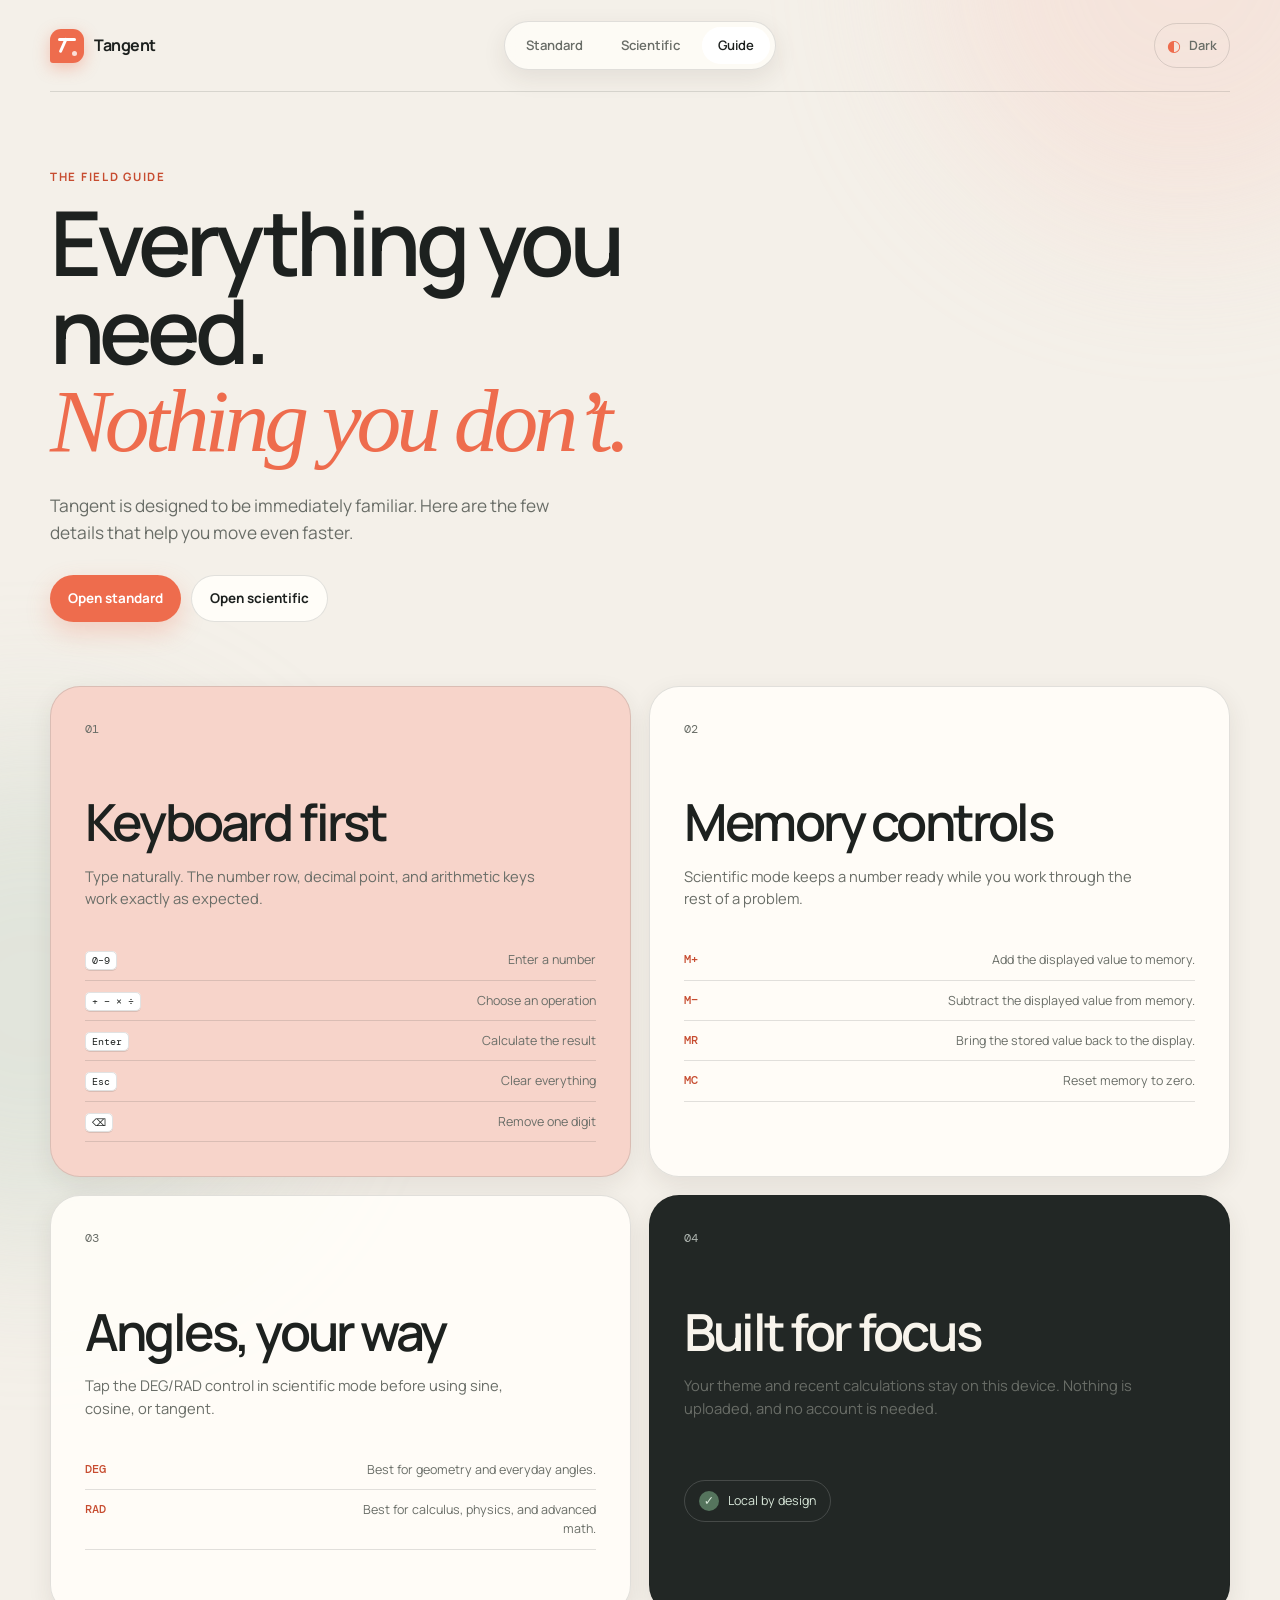
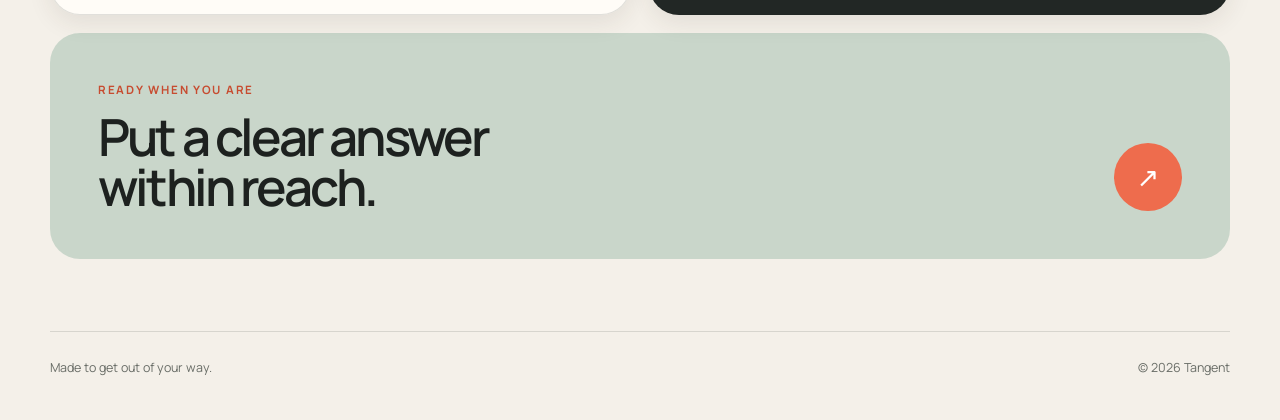
==== guide.html @ 5bc7c19b "Add files via upload" ====
<!doctype html>
<html lang="en">
  <head>
    <meta charset="UTF-8">
    <meta name="viewport" content="width=device-width, initial-scale=1.0">
    <meta name="description" content="A concise guide to Tangent calculator features and keyboard controls.">
    <meta name="theme-color" content="#ee6c4d">
    <title>Tangent — Calculator Guide</title>
    <link rel="preconnect" href="https://fonts.googleapis.com">
    <link rel="preconnect" href="https://fonts.gstatic.com" crossorigin>
    <link href="https://fonts.googleapis.com/css2?family=DM+Mono:wght@400;500&family=Manrope:wght@400;500;600;700&display=swap" rel="stylesheet">
    <link rel="stylesheet" href="reset.css">
    <link rel="stylesheet" href="tokens.css">
    <link rel="stylesheet" href="layout.css">
    <link rel="stylesheet" href="calculator.css">
    <link rel="stylesheet" href="responsive.css">
  </head>
  <body>
    <a class="skip-link" href="#main">Skip to guide</a>
    <div class="ambient ambient--one" aria-hidden="true"></div>
    <div class="ambient ambient--two" aria-hidden="true"></div>

    <header class="site-header">
      <a class="brand" href="index.html" aria-label="Tangent home">
        <span class="brand-mark" aria-hidden="true"><span></span></span>
        <span>Tangent</span>
      </a>
      <nav class="site-nav" aria-label="Primary navigation">
        <a href="index.html">Standard</a>
        <a href="scientific.html">Scientific</a>
        <a class="is-active" href="guide.html" aria-current="page">Guide</a>
      </nav>
      <button class="theme-toggle" type="button" data-theme-toggle aria-label="Switch to dark theme">
        <span class="theme-toggle__icon" aria-hidden="true">◐</span>
        <span data-theme-label>Dark</span>
      </button>
    </header>

    <main id="main" class="page-shell guide-page">
      <section class="guide-hero">
        <p class="eyebrow">The field guide</p>
        <h1>Everything you need.<br><em>Nothing you don’t.</em></h1>
        <p>Tangent is designed to be immediately familiar. Here are the few details that help you move even faster.</p>
        <div class="guide-actions">
          <a class="button button--primary" href="index.html">Open standard</a>
          <a class="button button--secondary" href="scientific.html">Open scientific</a>
        </div>
      </section>

      <section class="guide-grid" aria-label="Calculator guide topics">
        <article class="guide-card guide-card--accent">
          <span class="guide-card__number">01</span>
          <h2>Keyboard first</h2>
          <p>Type naturally. The number row, decimal point, and arithmetic keys work exactly as expected.</p>
          <dl class="shortcut-list">
            <div><dt><kbd>0–9</kbd></dt><dd>Enter a number</dd></div>
            <div><dt><kbd>+ − × ÷</kbd></dt><dd>Choose an operation</dd></div>
            <div><dt><kbd>Enter</kbd></dt><dd>Calculate the result</dd></div>
            <div><dt><kbd>Esc</kbd></dt><dd>Clear everything</dd></div>
            <div><dt><kbd>⌫</kbd></dt><dd>Remove one digit</dd></div>
          </dl>
        </article>

        <article class="guide-card">
          <span class="guide-card__number">02</span>
          <h2>Memory controls</h2>
          <p>Scientific mode keeps a number ready while you work through the rest of a problem.</p>
          <ul class="feature-list">
            <li><strong>M+</strong><span>Add the displayed value to memory.</span></li>
            <li><strong>M−</strong><span>Subtract the displayed value from memory.</span></li>
            <li><strong>MR</strong><span>Bring the stored value back to the display.</span></li>
            <li><strong>MC</strong><span>Reset memory to zero.</span></li>
          </ul>
        </article>

        <article class="guide-card">
          <span class="guide-card__number">03</span>
          <h2>Angles, your way</h2>
          <p>Tap the DEG/RAD control in scientific mode before using sine, cosine, or tangent.</p>
          <div class="comparison">
            <div><strong>DEG</strong><span>Best for geometry and everyday angles.</span></div>
            <div><strong>RAD</strong><span>Best for calculus, physics, and advanced math.</span></div>
          </div>
        </article>

        <article class="guide-card guide-card--dark">
          <span class="guide-card__number">04</span>
          <h2>Built for focus</h2>
          <p>Your theme and recent calculations stay on this device. Nothing is uploaded, and no account is needed.</p>
          <div class="privacy-stamp"><span aria-hidden="true">✓</span> Local by design</div>
        </article>
      </section>

      <section class="guide-footer-card">
        <div>
          <p class="eyebrow">Ready when you are</p>
          <h2>Put a clear answer<br>within reach.</h2>
        </div>
        <a class="round-link" href="index.html" aria-label="Open standard calculator">↗</a>
      </section>
    </main>

    <footer class="site-footer">
      <p>Made to get out of your way.</p>
      <p>© <span data-year></span> Tangent</p>
    </footer>

    <script src="app.js" defer></script>
  </body>
</html>
---- tokens.css ----
:root {
  color-scheme: light;
  --font-sans: "Manrope", system-ui, -apple-system, BlinkMacSystemFont, "Segoe UI", sans-serif;
  --font-mono: "DM Mono", "SFMono-Regular", Consolas, monospace;
  --bg: #f4f0e9;
  --surface: #fffdf8;
  --surface-raised: #ffffff;
  --surface-soft: #e9e4da;
  --ink: #1d211f;
  --ink-soft: #696d67;
  --line: rgba(29, 33, 31, 0.13);
  --accent: #ee6c4d;
  --accent-dark: #c74c30;
  --accent-soft: #f7d4ca;
  --sage: #c9d6ca;
  --key: #f7f4ed;
  --key-hover: #ffffff;
  --key-function: #e8ece7;
  --display: #dce8d4;
  --display-ink: #1a2a1e;
  --shadow: 0 24px 70px rgba(53, 46, 36, 0.12), 0 3px 12px rgba(53, 46, 36, 0.06);
  --shadow-small: 0 8px 24px rgba(53, 46, 36, 0.09);
  --radius-lg: 30px;
  --radius-md: 20px;
  --radius-sm: 13px;
  --max-width: 1180px;
}

:root[data-theme="dark"] {
  color-scheme: dark;
  --bg: #111312;
  --surface: #1a1d1b;
  --surface-raised: #222623;
  --surface-soft: #292d2a;
  --ink: #f3f0e9;
  --ink-soft: #a6aaa4;
  --line: rgba(243, 240, 233, 0.12);
  --accent: #ff7959;
  --accent-dark: #ff9a82;
  --accent-soft: #5a2b21;
  --sage: #37453a;
  --key: #2a2e2b;
  --key-hover: #343936;
  --key-function: #303a33;
  --display: #cadabd;
  --display-ink: #142017;
  --shadow: 0 24px 80px rgba(0, 0, 0, 0.34), 0 3px 12px rgba(0, 0, 0, 0.25);
  --shadow-small: 0 8px 24px rgba(0, 0, 0, 0.25);
}

::selection {
  color: #fff;
  background: var(--accent);
}
---- layout.css ----
body {
  position: relative;
  overflow-x: hidden;
  color: var(--ink);
  background: var(--bg);
  font-family: var(--font-sans);
  line-height: 1.55;
  transition: color 180ms ease, background 180ms ease;
}

.skip-link {
  position: fixed;
  top: 12px;
  left: 12px;
  z-index: 100;
  padding: 10px 14px;
  border-radius: 8px;
  color: white;
  background: var(--accent-dark);
  transform: translateY(-160%);
}

.skip-link:focus {
  transform: translateY(0);
}

.ambient {
  position: fixed;
  z-index: -1;
  width: 32rem;
  height: 32rem;
  border-radius: 50%;
  opacity: 0.42;
  filter: blur(80px);
  pointer-events: none;
}

.ambient--one {
  top: -18rem;
  right: -10rem;
  background: var(--accent-soft);
}

.ambient--two {
  bottom: -22rem;
  left: -14rem;
  background: var(--sage);
}

.site-header,
.site-footer,
.page-shell {
  width: min(calc(100% - 48px), var(--max-width));
  margin-inline: auto;
}

.site-header {
  display: grid;
  grid-template-columns: 1fr auto 1fr;
  align-items: center;
  min-height: 92px;
  border-bottom: 1px solid var(--line);
}

.brand {
  display: inline-flex;
  align-items: center;
  justify-self: start;
  gap: 10px;
  font-weight: 700;
  letter-spacing: -0.03em;
}

.brand-mark {
  position: relative;
  display: block;
  width: 34px;
  height: 34px;
  border-radius: 11px 11px 11px 3px;
  color: white;
  background: var(--accent);
  box-shadow: 0 5px 16px color-mix(in srgb, var(--accent) 35%, transparent);
}

.brand-mark::before,
.brand-mark::after,
.brand-mark > span {
  position: absolute;
  display: block;
  background: #fff;
  content: "";
}

.brand-mark::before {
  top: 9px;
  left: 8px;
  width: 18px;
  height: 3px;
  border-radius: 3px;
}

.brand-mark::after {
  top: 9px;
  left: 15px;
  width: 3px;
  height: 16px;
  border-radius: 3px;
  transform: rotate(24deg);
  transform-origin: top center;
}

.brand-mark > span {
  right: 7px;
  bottom: 7px;
  width: 5px;
  height: 5px;
  border-radius: 50%;
  opacity: 0.78;
}

.site-nav {
  display: flex;
  align-items: center;
  gap: 6px;
  padding: 5px;
  border: 1px solid var(--line);
  border-radius: 999px;
  background: color-mix(in srgb, var(--surface) 82%, transparent);
  box-shadow: var(--shadow-small);
  backdrop-filter: blur(12px);
}

.site-nav a {
  padding: 8px 16px;
  border-radius: 999px;
  color: var(--ink-soft);
  font-size: 0.82rem;
  font-weight: 600;
  transition: color 160ms ease, background 160ms ease;
}

.site-nav a:hover,
.site-nav a.is-active {
  color: var(--ink);
  background: var(--surface-raised);
}

.theme-toggle {
  display: inline-flex;
  align-items: center;
  justify-self: end;
  gap: 8px;
  padding: 9px 12px;
  border: 1px solid var(--line);
  border-radius: 999px;
  color: var(--ink-soft);
  background: transparent;
  font-size: 0.8rem;
  font-weight: 600;
  cursor: pointer;
}

.theme-toggle:hover {
  color: var(--ink);
  background: var(--surface);
}

.theme-toggle__icon {
  color: var(--accent);
  font-size: 1rem;
}

.page-shell {
  padding-block: 64px 72px;
}

.page-intro {
  display: grid;
  grid-template-columns: 1.4fr 0.6fr;
  align-items: end;
  gap: 48px;
  margin-bottom: 48px;
}

.page-intro--compact {
  margin-bottom: 40px;
}

.eyebrow {
  margin-bottom: 12px;
  color: var(--accent-dark);
  font-size: 0.72rem;
  font-weight: 700;
  letter-spacing: 0.15em;
  text-transform: uppercase;
}

h1,
h2 {
  letter-spacing: -0.055em;
  line-height: 0.98;
}

h1 {
  max-width: 760px;
  font-size: clamp(3.2rem, 7vw, 6rem);
  font-weight: 600;
}

h1 em {
  color: var(--accent);
  font-family: Georgia, "Times New Roman", serif;
  font-weight: 400;
}

.intro-copy {
  max-width: 360px;
  padding-bottom: 8px;
  color: var(--ink-soft);
  font-size: 1rem;
}

.calculator-layout,
.scientific-layout {
  display: grid;
  grid-template-columns: minmax(0, 1fr) 310px;
  align-items: stretch;
  gap: 22px;
}

.site-footer {
  display: flex;
  justify-content: space-between;
  padding-block: 26px 42px;
  border-top: 1px solid var(--line);
  color: var(--ink-soft);
  font-size: 0.78rem;
}

.guide-page {
  padding-top: 76px;
}

.guide-hero {
  max-width: 880px;
  margin-bottom: 64px;
}

.guide-hero > p:not(.eyebrow) {
  max-width: 540px;
  margin-top: 28px;
  color: var(--ink-soft);
  font-size: 1.08rem;
}

.guide-actions {
  display: flex;
  gap: 10px;
  margin-top: 28px;
}

.button {
  display: inline-flex;
  align-items: center;
  justify-content: center;
  padding: 12px 18px;
  border-radius: 999px;
  font-size: 0.84rem;
  font-weight: 700;
}

.button--primary {
  color: #fff;
  background: var(--accent);
  box-shadow: 0 10px 24px color-mix(in srgb, var(--accent) 25%, transparent);
}

.button--secondary {
  border: 1px solid var(--line);
  background: var(--surface);
}

.guide-grid {
  display: grid;
  grid-template-columns: repeat(2, minmax(0, 1fr));
  gap: 18px;
}

.guide-card {
  min-height: 420px;
  padding: 34px;
  border: 1px solid var(--line);
  border-radius: var(--radius-lg);
  background: color-mix(in srgb, var(--surface) 92%, transparent);
  box-shadow: var(--shadow-small);
}

.guide-card--accent {
  background: var(--accent-soft);
}

.guide-card--dark {
  color: #f8f4ec;
  background: #222725;
}

.guide-card__number {
  display: block;
  margin-bottom: 58px;
  color: var(--ink-soft);
  font-family: var(--font-mono);
  font-size: 0.72rem;
}

.guide-card--dark .guide-card__number,
.guide-card--dark p {
  color: #aeb5b0;
}

.guide-card h2,
.guide-footer-card h2 {
  font-size: clamp(2rem, 4vw, 3.6rem);
  font-weight: 600;
}

.guide-card > p {
  max-width: 450px;
  margin-top: 18px;
  color: var(--ink-soft);
  font-size: 0.92rem;
}

.shortcut-list,
.feature-list,
.comparison {
  margin-top: 30px;
}

.shortcut-list > div,
.feature-list li,
.comparison > div {
  display: flex;
  align-items: center;
  justify-content: space-between;
  gap: 20px;
  padding-block: 10px;
  border-bottom: 1px solid var(--line);
  font-size: 0.78rem;
}

.shortcut-list dd,
.feature-list span,
.comparison span {
  color: var(--ink-soft);
  text-align: right;
}

.feature-list strong,
.comparison strong {
  color: var(--accent-dark);
  font-family: var(--font-mono);
  font-weight: 500;
}

.comparison > div {
  align-items: flex-start;
}

.comparison span {
  max-width: 240px;
}

.privacy-stamp {
  display: inline-flex;
  align-items: center;
  gap: 9px;
  margin-top: 60px;
  padding: 10px 14px;
  border: 1px solid rgba(255, 255, 255, 0.16);
  border-radius: 999px;
  color: #d9e8da;
  font-size: 0.78rem;
}

.privacy-stamp span {
  display: grid;
  width: 20px;
  height: 20px;
  place-items: center;
  border-radius: 50%;
  background: #55745d;
}

.guide-footer-card {
  display: flex;
  align-items: flex-end;
  justify-content: space-between;
  gap: 30px;
  margin-top: 18px;
  padding: 48px;
  border-radius: var(--radius-lg);
  background: var(--sage);
}

.round-link {
  display: grid;
  flex: 0 0 auto;
  width: 68px;
  height: 68px;
  place-items: center;
  border-radius: 50%;
  color: #fff;
  background: var(--accent);
  font-size: 1.7rem;
  transition: transform 160ms ease;
}

.round-link:hover {
  transform: rotate(8deg) scale(1.04);
}

.secret-pending body {
  visibility: hidden;
}

.secret-badge {
  justify-self: center;
  padding: 7px 12px;
  border: 1px solid var(--line);
  border-radius: 999px;
  color: var(--ink-soft);
  font-family: var(--font-mono);
  font-size: 0.64rem;
  letter-spacing: 0.08em;
  text-transform: uppercase;
}

.secret-page {
  padding-top: 56px;
}

.secret-intro {
  display: flex;
  align-items: end;
  justify-content: space-between;
  gap: 40px;
  margin-bottom: 34px;
}

.secret-intro h1 {
  font-size: clamp(2.8rem, 6vw, 5.2rem);
}

.secret-intro > p {
  max-width: 360px;
  padding-bottom: 8px;
  color: var(--ink-soft);
  font-size: 0.9rem;
}

.browser-shell {
  overflow: hidden;
  border: 1px solid var(--line);
  border-radius: var(--radius-lg);
  background: var(--surface-raised);
  box-shadow: var(--shadow);
}

.browser-titlebar {
  display: grid;
  grid-template-columns: auto minmax(180px, 300px) 1fr;
  align-items: end;
  gap: 18px;
  min-height: 52px;
  padding: 12px 18px 0;
  background: var(--surface-soft);
}

.window-controls {
  display: flex;
  gap: 7px;
  align-self: center;
  padding-bottom: 10px;
}

.window-controls span {
  width: 10px;
  height: 10px;
  border-radius: 50%;
  background: #f06a54;
}

.window-controls span:nth-child(2) {
  background: #e8b849;
}

.window-controls span:nth-child(3) {
  background: #62b980;
}

.browser-tab {
  display: flex;
  align-items: center;
  gap: 9px;
  min-height: 40px;
  padding: 0 15px;
  border-radius: 11px 11px 0 0;
  background: var(--surface-raised);
  font-size: 0.75rem;
}

.browser-tab__g,
.google-wordmark span:nth-child(1),
.google-wordmark span:nth-child(4) {
  color: #4285f4;
}

.google-wordmark span:nth-child(2),
.google-wordmark span:nth-child(6) {
  color: #ea4335;
}

.google-wordmark span:nth-child(3) {
  color: #fbbc05;
}

.google-wordmark span:nth-child(5) {
  color: #34a853;
}

.browser-toolbar {
  display: grid;
  grid-template-columns: auto auto minmax(0, 1fr) auto;
  align-items: center;
  gap: 8px;
  padding: 11px 16px;
  border-bottom: 1px solid var(--line);
  background: var(--surface-raised);
}

.browser-icon-button,
.browser-open-button {
  display: grid;
  height: 36px;
  place-items: center;
  border-radius: 9px;
  color: var(--ink-soft);
  background: transparent;
  cursor: pointer;
}

.browser-icon-button {
  width: 36px;
  font-size: 1.05rem;
}

.browser-icon-button:hover,
.browser-open-button:hover {
  color: var(--ink);
  background: var(--surface-soft);
}

.browser-address {
  display: grid;
  grid-template-columns: auto minmax(0, 1fr) auto;
  align-items: center;
  gap: 10px;
  min-width: 0;
  padding: 5px 6px 5px 13px;
  border: 1px solid var(--line);
  border-radius: 999px;
  background: var(--bg);
}

.browser-address__lock {
  color: #4a9b66;
  font-size: 0.72rem;
}

.browser-address input {
  width: 100%;
  min-width: 0;
  border: 0;
  outline: 0;
  color: var(--ink);
  background: transparent;
  font-size: 0.76rem;
}

.browser-address button {
  padding: 6px 12px;
  border-radius: 999px;
  color: #fff;
  background: var(--accent);
  font-size: 0.7rem;
  font-weight: 700;
  cursor: pointer;
}

.browser-open-button {
  padding-inline: 10px;
  font-size: 0.7rem;
  font-weight: 700;
}

.browser-viewport {
  position: relative;
  height: min(64vh, 650px);
  min-height: 460px;
  background: #fff;
}

.browser-viewport iframe {
  display: block;
  width: 100%;
  height: 100%;
  border: 0;
  background: #fff;
}

.browser-loading {
  position: absolute;
  top: 0;
  left: 0;
  width: 0;
  height: 3px;
  background: var(--accent);
  opacity: 0;
  transition: width 800ms ease, opacity 180ms ease;
}

.browser-loading.is-visible {
  width: 76%;
  opacity: 1;
}

.browser-note {
  display: flex;
  align-items: center;
  justify-content: space-between;
  gap: 20px;
  padding: 10px 16px;
  border-top: 1px solid var(--line);
  color: var(--ink-soft);
  background: var(--surface);
  font-size: 0.67rem;
}

.browser-note a {
  color: var(--accent-dark);
  font-weight: 700;
}

.secret-exit {
  display: inline-flex;
  align-items: center;
  gap: 7px;
  color: var(--ink-soft);
  font-size: 0.74rem;
}

.secret-exit:hover {
  color: var(--accent-dark);
}
---- calculator.css ----
.calc-surface {
  position: relative;
  padding: 28px;
  border: 1px solid color-mix(in srgb, var(--line) 80%, transparent);
  border-radius: var(--radius-lg);
  background: var(--surface);
  box-shadow: var(--shadow);
}

.calc-surface::after {
  position: absolute;
  inset: 8px;
  z-index: -1;
  border: 1px solid var(--line);
  border-radius: 24px;
  content: "";
}

.calc-topline {
  display: flex;
  align-items: center;
  justify-content: space-between;
  min-height: 24px;
  margin-bottom: 18px;
}

.model-label,
.utility-label {
  color: var(--ink-soft);
  font-family: var(--font-mono);
  font-size: 0.65rem;
  letter-spacing: 0.12em;
  text-transform: uppercase;
}

.calc-status {
  display: flex;
  align-items: center;
  gap: 10px;
}

.memory-indicator {
  display: grid;
  width: 22px;
  height: 22px;
  place-items: center;
  border: 1px solid var(--line);
  border-radius: 50%;
  color: transparent;
  font-family: var(--font-mono);
  font-size: 0.6rem;
  transition: color 160ms ease, border-color 160ms ease, background 160ms ease;
}

.memory-indicator.is-visible {
  border-color: var(--accent);
  color: #fff;
  background: var(--accent);
}

.angle-toggle {
  padding: 5px 9px;
  border: 1px solid var(--line);
  border-radius: 999px;
  color: var(--accent-dark);
  background: var(--surface-soft);
  font-family: var(--font-mono);
  font-size: 0.65rem;
  cursor: pointer;
}

.display {
  display: flex;
  min-height: 138px;
  flex-direction: column;
  justify-content: flex-end;
  margin-bottom: 22px;
  padding: 24px 26px;
  overflow: hidden;
  border: 1px solid rgba(26, 42, 30, 0.14);
  border-radius: var(--radius-md);
  color: var(--display-ink);
  background:
    linear-gradient(rgba(35, 64, 42, 0.035) 1px, transparent 1px),
    var(--display);
  background-size: 100% 4px;
  box-shadow: inset 0 2px 10px rgba(31, 51, 36, 0.11), 0 1px 0 rgba(255, 255, 255, 0.7);
}

.display--scientific {
  min-height: 150px;
}

.display__expression {
  min-height: 22px;
  margin-bottom: 10px;
  overflow: hidden;
  font-family: var(--font-mono);
  font-size: 0.78rem;
  opacity: 0.6;
  text-align: right;
  text-overflow: ellipsis;
  white-space: nowrap;
}

.display__value {
  display: block;
  overflow: hidden;
  font-family: var(--font-mono);
  font-size: clamp(2.4rem, 6vw, 4.4rem);
  font-weight: 500;
  letter-spacing: -0.07em;
  line-height: 1;
  text-align: right;
  text-overflow: ellipsis;
  white-space: nowrap;
}

.keypad {
  display: grid;
  gap: 10px;
}

.keypad--standard {
  grid-template-columns: repeat(4, minmax(0, 1fr));
}

.keypad--scientific {
  grid-template-columns: repeat(6, minmax(0, 1fr));
  gap: 8px;
}

.key {
  min-width: 0;
  min-height: 68px;
  border: 1px solid var(--line);
  border-bottom-color: color-mix(in srgb, var(--line) 150%, transparent);
  border-radius: var(--radius-sm);
  color: var(--ink);
  background: var(--key);
  box-shadow: 0 3px 0 var(--surface-soft), 0 7px 16px rgba(36, 39, 36, 0.07);
  font-family: var(--font-mono);
  font-size: 1.05rem;
  cursor: pointer;
  transition: transform 90ms ease, background 140ms ease, box-shadow 90ms ease;
}

.key:hover {
  background: var(--key-hover);
}

.key:active,
.key.is-pressed {
  box-shadow: 0 1px 0 var(--surface-soft), 0 3px 8px rgba(36, 39, 36, 0.06);
  transform: translateY(2px);
}

.key:focus-visible,
.theme-toggle:focus-visible,
.site-nav a:focus-visible,
.text-button:focus-visible,
.button:focus-visible,
.round-link:focus-visible,
.angle-toggle:focus-visible,
.history-list button:focus-visible {
  outline: 3px solid color-mix(in srgb, var(--accent) 45%, transparent);
  outline-offset: 3px;
}

.key--utility {
  color: var(--accent-dark);
  background: var(--accent-soft);
}

.key--operator,
.key--equals {
  color: white;
  background: var(--accent);
  box-shadow: 0 3px 0 var(--accent-dark), 0 8px 18px color-mix(in srgb, var(--accent) 22%, transparent);
}

.key--operator:hover,
.key--equals:hover {
  background: color-mix(in srgb, var(--accent) 88%, white);
}

.key--function {
  color: color-mix(in srgb, var(--ink) 84%, var(--accent));
  background: var(--key-function);
  font-size: 0.82rem;
}

.key--memory {
  min-height: 42px;
  color: var(--ink-soft);
  background: transparent;
  font-size: 0.68rem;
  box-shadow: none;
}

.key--zero,
.key--zero-scientific {
  grid-column: span 2;
}

.key--equals-wide {
  grid-column: span 2;
}

.keyboard-note {
  margin-top: 20px;
  color: var(--ink-soft);
  font-size: 0.68rem;
  text-align: center;
}

kbd {
  padding: 2px 6px;
  border: 1px solid var(--line);
  border-radius: 5px;
  color: var(--ink);
  background: var(--surface-raised);
  font-family: var(--font-mono);
  font-size: 0.65rem;
  box-shadow: 0 1px 0 var(--line);
}

.utility-panel {
  display: grid;
  grid-template-rows: auto 1fr auto;
  gap: 14px;
}

.utility-panel--scientific {
  grid-template-rows: 1fr auto;
}

.utility-card,
.mode-card {
  border: 1px solid var(--line);
  border-radius: var(--radius-md);
  background: color-mix(in srgb, var(--surface) 90%, transparent);
  box-shadow: var(--shadow-small);
  backdrop-filter: blur(12px);
}

.utility-card {
  padding: 22px;
}

.utility-card--time strong {
  display: block;
  margin-block: 10px 2px;
  font-family: var(--font-mono);
  font-size: 2.15rem;
  font-weight: 500;
  letter-spacing: -0.06em;
}

.utility-card--time > span:last-child {
  color: var(--ink-soft);
  font-size: 0.76rem;
}

.utility-card__heading {
  display: flex;
  align-items: center;
  justify-content: space-between;
  padding-bottom: 14px;
  border-bottom: 1px solid var(--line);
}

.text-button {
  padding: 3px;
  color: var(--accent-dark);
  background: transparent;
  font-size: 0.68rem;
  cursor: pointer;
}

.history-list li {
  display: grid;
  gap: 2px;
  padding-block: 12px;
  border-bottom: 1px solid var(--line);
  font-family: var(--font-mono);
  font-size: 0.72rem;
}

.history-list li:last-child {
  border-bottom: 0;
}

.history-list li > span {
  overflow: hidden;
  color: var(--ink-soft);
  text-overflow: ellipsis;
  white-space: nowrap;
}

.history-list button {
  justify-self: start;
  padding: 0;
  color: var(--ink);
  background: transparent;
  font-family: var(--font-mono);
  cursor: pointer;
}

.history-list .history-empty {
  padding-block: 18px;
  color: var(--ink-soft);
  font-family: var(--font-sans);
  font-size: 0.75rem;
  line-height: 1.5;
}

.mode-card {
  display: flex;
  align-items: center;
  justify-content: space-between;
  gap: 18px;
  padding: 22px;
  background: var(--sage);
  transition: transform 160ms ease;
}

.mode-card:hover {
  transform: translateY(-2px);
}

.mode-card strong {
  display: block;
  margin-top: 5px;
  font-size: 0.84rem;
}

.mode-card__arrow {
  display: grid;
  flex: 0 0 auto;
  width: 38px;
  height: 38px;
  place-items: center;
  border-radius: 50%;
  color: #fff;
  background: var(--accent);
}

.reference-card dl {
  margin-top: 14px;
}

.reference-card dl > div {
  display: grid;
  grid-template-columns: 48px 1fr;
  gap: 10px;
  padding-block: 9px;
  border-bottom: 1px solid var(--line);
  font-size: 0.72rem;
}

.reference-card dl > div:last-child {
  border-bottom: 0;
}

.reference-card dt {
  color: var(--accent-dark);
  font-family: var(--font-mono);
}

.reference-card dd {
  color: var(--ink-soft);
}
---- responsive.css ----
@media (max-width: 980px) {
  .calculator-layout,
  .scientific-layout {
    grid-template-columns: minmax(0, 1fr);
  }

  .utility-panel {
    grid-template-columns: repeat(2, minmax(0, 1fr));
    grid-template-rows: auto;
  }

  .utility-panel .utility-card--history {
    grid-row: span 2;
  }

  .utility-panel--scientific {
    grid-template-columns: 1.5fr 1fr;
  }

  .utility-panel--scientific .utility-card--history {
    grid-row: auto;
  }
}

@media (max-width: 760px) {
  .site-header,
  .site-footer,
  .page-shell {
    width: min(calc(100% - 28px), var(--max-width));
  }

  .site-header {
    grid-template-columns: 1fr auto;
    min-height: 78px;
  }

  .site-nav {
    position: fixed;
    right: 14px;
    bottom: 14px;
    left: 14px;
    z-index: 30;
    justify-content: center;
    border-color: var(--line);
    background: color-mix(in srgb, var(--surface) 92%, transparent);
    box-shadow: 0 14px 40px rgba(22, 23, 22, 0.22);
  }

  .site-nav a {
    flex: 1;
    text-align: center;
  }

  .theme-toggle span:last-child {
    display: none;
  }

  .theme-toggle {
    width: 38px;
    height: 38px;
    justify-content: center;
    padding: 0;
  }

  .page-shell {
    padding-block: 48px 60px;
  }

  .page-intro {
    grid-template-columns: 1fr;
    gap: 22px;
    margin-bottom: 34px;
  }

  .intro-copy {
    max-width: 480px;
  }

  h1 {
    font-size: clamp(2.9rem, 14vw, 4.7rem);
  }

  .guide-page {
    padding-top: 54px;
  }

  .guide-grid {
    grid-template-columns: 1fr;
  }

  .guide-card {
    min-height: 0;
  }

  .guide-card__number {
    margin-bottom: 36px;
  }

  .site-footer {
    padding-bottom: 100px;
  }

  .secret-page-body .site-header {
    grid-template-columns: 1fr auto auto;
    gap: 8px;
  }

  .secret-intro {
    display: block;
  }

  .secret-intro > p {
    margin-top: 20px;
  }

  .browser-titlebar {
    grid-template-columns: auto 1fr;
  }

  .browser-toolbar {
    grid-template-columns: auto minmax(0, 1fr) auto;
  }

  .browser-toolbar [data-browser-reload] {
    display: none;
  }
}

@media (max-width: 600px) {
  .calc-surface {
    padding: 17px;
    border-radius: 24px;
  }

  .display {
    min-height: 116px;
    padding: 20px;
  }

  .display__value {
    font-size: clamp(2.2rem, 11vw, 3.6rem);
  }

  .key {
    min-height: 58px;
    border-radius: 11px;
  }

  .keypad--scientific {
    gap: 6px;
  }

  .keypad--scientific .key {
    min-height: 52px;
    font-size: 0.84rem;
  }

  .keypad--scientific .key--function,
  .keypad--scientific .key--memory {
    font-size: 0.66rem;
  }

  .utility-panel,
  .utility-panel--scientific {
    grid-template-columns: 1fr;
  }

  .utility-panel .utility-card--history {
    grid-row: auto;
  }

  .guide-actions {
    flex-wrap: wrap;
  }

  .guide-card,
  .guide-footer-card {
    padding: 26px;
    border-radius: 24px;
  }

  .guide-footer-card {
    align-items: center;
  }

  .guide-footer-card .round-link {
    width: 54px;
    height: 54px;
  }

  .secret-badge {
    display: none;
  }

  .secret-page-body .site-header {
    grid-template-columns: 1fr auto;
  }

  .browser-shell {
    border-radius: 20px;
  }

  .browser-titlebar {
    min-height: 46px;
    padding-inline: 12px;
  }

  .browser-toolbar {
    padding-inline: 9px;
  }

  .browser-open-button {
    width: 36px;
    padding: 0;
    font-size: 0;
  }

  .browser-open-button::after {
    font-size: 1rem;
    content: "↗";
  }

  .browser-viewport {
    min-height: 520px;
  }

  .browser-note {
    align-items: flex-start;
  }
}

@media (max-width: 420px) {
  .site-nav a {
    padding-inline: 8px;
    font-size: 0.74rem;
  }

  .calc-surface--wide {
    padding-inline: 10px;
  }

  .keypad--scientific {
    gap: 4px;
  }

  .keypad--scientific .key {
    min-height: 46px;
    padding-inline: 2px;
    font-size: 0.76rem;
  }

  .keypad--scientific .key--function,
  .keypad--scientific .key--memory {
    font-size: 0.6rem;
  }
}

@media (prefers-reduced-motion: reduce) {
  *,
  *::before,
  *::after {
    scroll-behavior: auto !important;
    transition-duration: 0.01ms !important;
  }
}
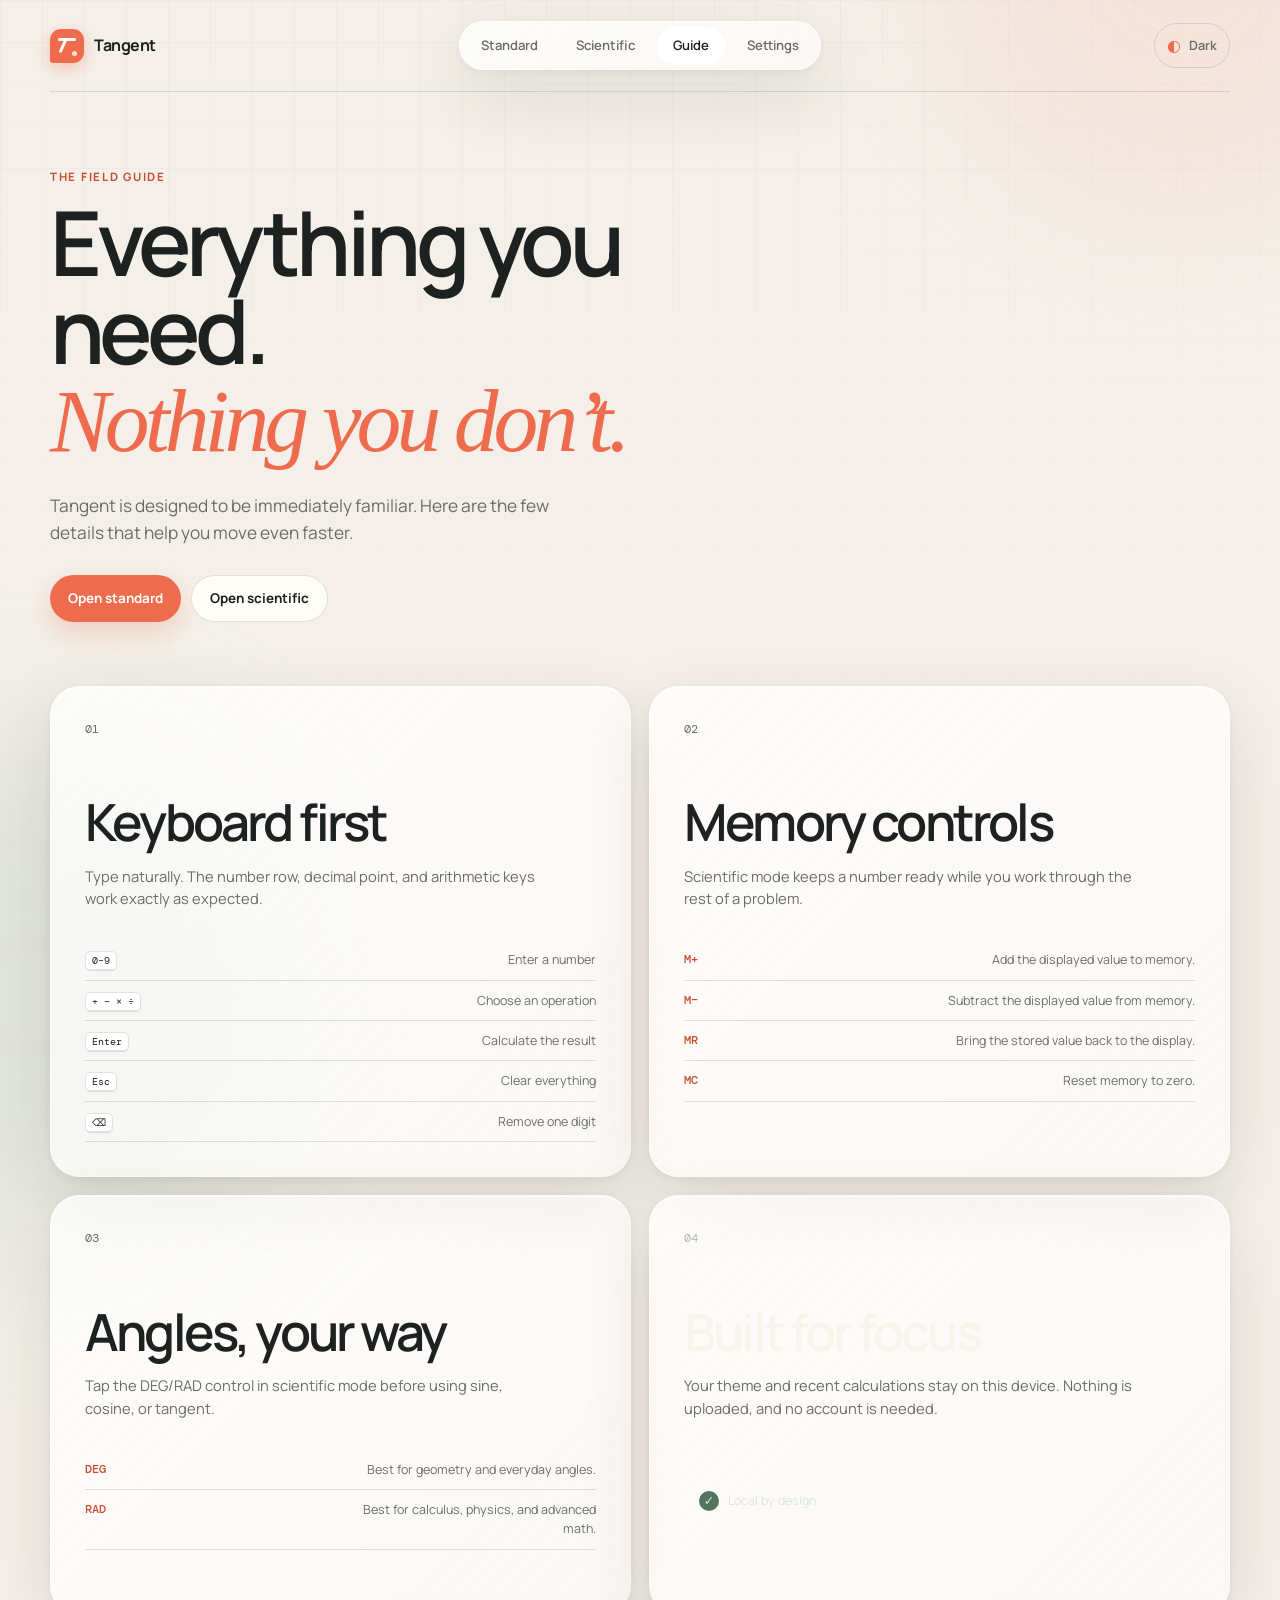
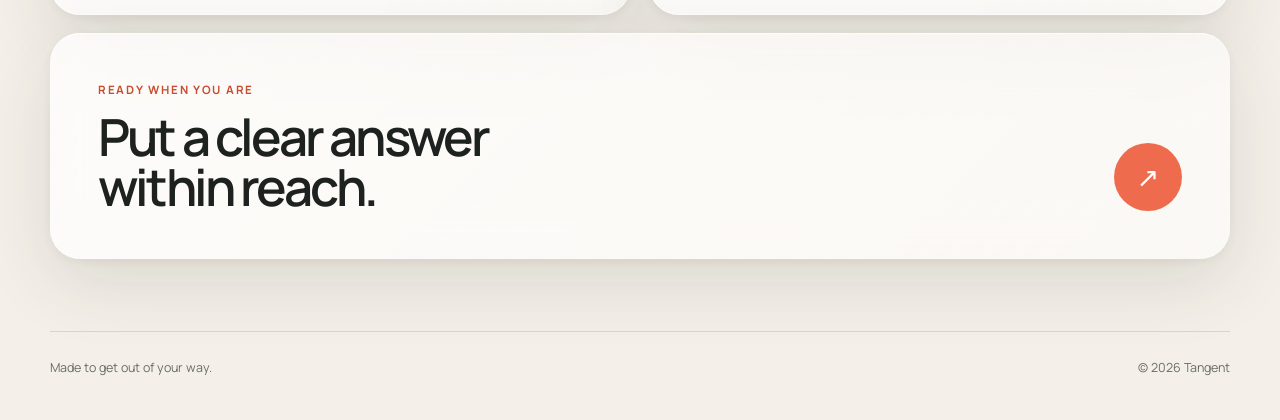
==== commit dc012712: "Add files via upload" ====
--- a/guide.html
+++ b/guide.html
@@ -29,6 +29,7 @@
         <a href="index.html">Standard</a>
         <a href="scientific.html">Scientific</a>
         <a class="is-active" href="guide.html" aria-current="page">Guide</a>
+        <a href="settings.html">Settings</a>
       </nav>
       <button class="theme-toggle" type="button" data-theme-toggle aria-label="Switch to dark theme">
         <span class="theme-toggle__icon" aria-hidden="true">◐</span>
--- a/tokens.css
+++ b/tokens.css
@@ -18,6 +18,9 @@
   --key-function: #e8ece7;
   --display: #dce8d4;
   --display-ink: #1a2a1e;
+  --glass: rgba(255, 255, 255, 0.58);
+  --glass-strong: rgba(255, 255, 255, 0.76);
+  --glass-edge: rgba(255, 255, 255, 0.72);
   --shadow: 0 24px 70px rgba(53, 46, 36, 0.12), 0 3px 12px rgba(53, 46, 36, 0.06);
   --shadow-small: 0 8px 24px rgba(53, 46, 36, 0.09);
   --radius-lg: 30px;
@@ -44,8 +47,53 @@
   --key-function: #303a33;
   --display: #cadabd;
   --display-ink: #142017;
+  --glass: rgba(28, 32, 29, 0.62);
+  --glass-strong: rgba(30, 34, 31, 0.82);
+  --glass-edge: rgba(255, 255, 255, 0.1);
   --shadow: 0 24px 80px rgba(0, 0, 0, 0.34), 0 3px 12px rgba(0, 0, 0, 0.25);
   --shadow-small: 0 8px 24px rgba(0, 0, 0, 0.25);
+}
+
+:root[data-accent="violet"] {
+  --accent: #7868ed;
+  --accent-dark: #5b49cf;
+  --accent-soft: #ddd8fb;
+  --sage: #d5d0e7;
+}
+
+:root[data-theme="dark"][data-accent="violet"] {
+  --accent: #988cff;
+  --accent-dark: #b7afff;
+  --accent-soft: #362f66;
+  --sage: #3c3854;
+}
+
+:root[data-accent="aqua"] {
+  --accent: #159e9a;
+  --accent-dark: #087b79;
+  --accent-soft: #c8eeeb;
+  --sage: #c6dedb;
+}
+
+:root[data-theme="dark"][data-accent="aqua"] {
+  --accent: #35c8c1;
+  --accent-dark: #6cddd8;
+  --accent-soft: #174c4a;
+  --sage: #284744;
+}
+
+:root[data-accent="lime"] {
+  --accent: #72a63c;
+  --accent-dark: #4f7c25;
+  --accent-soft: #ddecce;
+  --sage: #d1dfc6;
+}
+
+:root[data-theme="dark"][data-accent="lime"] {
+  --accent: #93ca57;
+  --accent-dark: #b2dc85;
+  --accent-soft: #314820;
+  --sage: #34432c;
 }
 
 ::selection {
--- a/layout.css
+++ b/layout.css
@@ -662,3 +662,816 @@
 .secret-exit:hover {
   color: var(--accent-dark);
 }
+
+/* Professional glass system and motion */
+body::before {
+  position: fixed;
+  inset: 0;
+  z-index: -2;
+  background-image:
+    linear-gradient(color-mix(in srgb, var(--ink) 2.5%, transparent) 1px, transparent 1px),
+    linear-gradient(90deg, color-mix(in srgb, var(--ink) 2.5%, transparent) 1px, transparent 1px);
+  background-size: 42px 42px;
+  mask-image: linear-gradient(to bottom, black, transparent 84%);
+  content: "";
+  pointer-events: none;
+}
+
+.ambient {
+  animation: ambient-float 14s ease-in-out infinite alternate;
+}
+
+.ambient--two {
+  animation-delay: -7s;
+  animation-direction: alternate-reverse;
+}
+
+.site-header {
+  position: relative;
+  z-index: 20;
+}
+
+.site-nav,
+.utility-card,
+.mode-card,
+.guide-card,
+.guide-footer-card,
+.settings-card,
+.vault-shell {
+  border-color: var(--glass-edge);
+  background: linear-gradient(135deg, var(--glass-strong), var(--glass));
+  box-shadow: var(--shadow), inset 0 1px 0 var(--glass-edge);
+  backdrop-filter: blur(24px) saturate(1.25);
+  -webkit-backdrop-filter: blur(24px) saturate(1.25);
+}
+
+:root[data-glass="off"] .site-nav,
+:root[data-glass="off"] .utility-card,
+:root[data-glass="off"] .mode-card,
+:root[data-glass="off"] .guide-card,
+:root[data-glass="off"] .guide-footer-card,
+:root[data-glass="off"] .settings-card,
+:root[data-glass="off"] .vault-shell {
+  background: var(--surface);
+  backdrop-filter: none;
+  -webkit-backdrop-filter: none;
+}
+
+.page-intro > div,
+.guide-hero,
+.settings-hero > div:first-child,
+.secret-intro > div {
+  animation: reveal-up 720ms cubic-bezier(.2, .8, .2, 1) both;
+}
+
+.page-intro > p,
+.settings-preview,
+.secret-intro > p {
+  animation: reveal-up 720ms 100ms cubic-bezier(.2, .8, .2, 1) both;
+}
+
+.calculator-layout,
+.scientific-layout,
+.guide-grid,
+.settings-grid,
+.vault-shell {
+  animation: reveal-up 800ms 160ms cubic-bezier(.2, .8, .2, 1) both;
+}
+
+:root[data-motion="off"] *,
+:root[data-motion="off"] *::before,
+:root[data-motion="off"] *::after {
+  scroll-behavior: auto !important;
+  animation-duration: 0.01ms !important;
+  animation-iteration-count: 1 !important;
+  transition-duration: 0.01ms !important;
+}
+
+@keyframes reveal-up {
+  from { opacity: 0; transform: translateY(18px); }
+  to { opacity: 1; transform: translateY(0); }
+}
+
+@keyframes ambient-float {
+  from { transform: translate3d(-4%, -2%, 0) scale(.92); }
+  to { transform: translate3d(6%, 5%, 0) scale(1.08); }
+}
+
+@keyframes orb-float {
+  0%, 100% { transform: translateY(0) scale(1); }
+  50% { transform: translateY(-14px) scale(1.04); }
+}
+
+@keyframes pulse-ring {
+  0%, 100% { box-shadow: 0 0 0 0 color-mix(in srgb, var(--accent) 32%, transparent); }
+  50% { box-shadow: 0 0 0 18px transparent; }
+}
+
+/* Settings */
+.settings-page {
+  padding-top: 72px;
+}
+
+.settings-hero {
+  display: grid;
+  grid-template-columns: minmax(0, 1.3fr) minmax(320px, .7fr);
+  align-items: center;
+  gap: 70px;
+  margin-bottom: 64px;
+}
+
+.settings-hero h1 {
+  font-size: clamp(3.3rem, 6.4vw, 5.8rem);
+}
+
+.settings-preview {
+  position: relative;
+  display: grid;
+  min-height: 300px;
+  place-items: center;
+}
+
+.preview-orb {
+  position: absolute;
+  border-radius: 50%;
+  filter: saturate(1.15);
+  animation: orb-float 7s ease-in-out infinite;
+}
+
+.preview-orb--one {
+  top: 18px;
+  left: 20px;
+  width: 150px;
+  height: 150px;
+  background: var(--accent);
+  box-shadow: 0 20px 60px color-mix(in srgb, var(--accent) 42%, transparent);
+}
+
+.preview-orb--two {
+  right: 18px;
+  bottom: 8px;
+  width: 190px;
+  height: 190px;
+  background: var(--sage);
+  animation-delay: -3s;
+}
+
+.preview-glass {
+  position: relative;
+  z-index: 2;
+  display: grid;
+  grid-template-columns: repeat(3, 10px);
+  grid-template-rows: auto 1fr;
+  gap: 7px;
+  width: 270px;
+  height: 205px;
+  padding: 22px;
+  border: 1px solid var(--glass-edge);
+  border-radius: 30px;
+  background: linear-gradient(145deg, color-mix(in srgb, var(--glass-strong) 84%, white), var(--glass));
+  box-shadow: 0 30px 80px rgba(30, 36, 32, .16), inset 0 1px 0 rgba(255,255,255,.62);
+  backdrop-filter: blur(28px) saturate(1.4);
+  -webkit-backdrop-filter: blur(28px) saturate(1.4);
+  transform: rotate(-4deg);
+}
+
+.preview-glass > span {
+  width: 8px;
+  height: 8px;
+  border-radius: 50%;
+  background: var(--accent);
+  opacity: .85;
+}
+
+.preview-glass > span:nth-child(2) { opacity: .48; }
+.preview-glass > span:nth-child(3) { opacity: .22; }
+
+.preview-glass strong {
+  grid-column: 1 / -1;
+  align-self: end;
+  justify-self: end;
+  font-family: var(--font-mono);
+  font-size: 4.8rem;
+  font-weight: 500;
+  letter-spacing: -.09em;
+}
+
+.settings-grid {
+  display: grid;
+  grid-template-columns: repeat(2, minmax(0, 1fr));
+  gap: 18px;
+}
+
+.settings-card {
+  overflow: hidden;
+  padding: 30px;
+  border: 1px solid var(--glass-edge);
+  border-radius: var(--radius-lg);
+}
+
+.settings-card--wide {
+  grid-column: 1 / -1;
+}
+
+.settings-card__heading {
+  display: flex;
+  align-items: center;
+  gap: 15px;
+  margin-bottom: 24px;
+}
+
+.settings-card__heading h2 {
+  margin-bottom: 5px;
+  font-size: 1.25rem;
+  letter-spacing: -.035em;
+}
+
+.settings-card__heading p {
+  color: var(--ink-soft);
+  font-size: .76rem;
+}
+
+.settings-icon {
+  display: grid;
+  flex: 0 0 auto;
+  width: 42px;
+  height: 42px;
+  place-items: center;
+  border: 1px solid var(--glass-edge);
+  border-radius: 14px;
+  color: var(--accent-dark);
+  background: var(--accent-soft);
+  font-family: var(--font-mono);
+  font-size: .72rem;
+}
+
+.setting-row {
+  position: relative;
+  display: flex;
+  align-items: center;
+  justify-content: space-between;
+  gap: 26px;
+  min-height: 66px;
+  padding-block: 12px;
+  border-top: 1px solid var(--line);
+  cursor: pointer;
+}
+
+.setting-row--stacked {
+  align-items: flex-start;
+  flex-direction: column;
+  padding-block: 18px;
+  cursor: default;
+}
+
+.setting-row strong,
+.setting-row > span > small,
+.setting-row > div > span,
+.accent-fieldset legend span {
+  display: block;
+}
+
+.setting-row strong {
+  font-size: .84rem;
+}
+
+.setting-row small,
+.setting-row > div > span,
+.accent-fieldset legend span {
+  margin-top: 4px;
+  color: var(--ink-soft);
+  font-size: .7rem;
+}
+
+.segmented-control {
+  display: grid;
+  grid-template-columns: repeat(3, 1fr);
+  width: min(100%, 430px);
+  padding: 4px;
+  border: 1px solid var(--line);
+  border-radius: 14px;
+  background: color-mix(in srgb, var(--surface-soft) 72%, transparent);
+}
+
+.segmented-control button {
+  padding: 9px 14px;
+  border-radius: 10px;
+  color: var(--ink-soft);
+  background: transparent;
+  font-size: .74rem;
+  font-weight: 700;
+  cursor: pointer;
+}
+
+.segmented-control button.is-active {
+  color: var(--ink);
+  background: var(--surface-raised);
+  box-shadow: var(--shadow-small);
+}
+
+.accent-fieldset {
+  margin: 0;
+  border-right: 0;
+  border-bottom: 0;
+  border-left: 0;
+}
+
+.accent-fieldset legend {
+  width: 100%;
+  padding: 0;
+}
+
+.accent-options {
+  display: flex;
+  flex-wrap: wrap;
+  gap: 12px;
+}
+
+.accent-options label {
+  position: relative;
+  display: grid;
+  grid-template-columns: auto 1fr;
+  align-items: center;
+  gap: 3px 10px;
+  min-width: 112px;
+  padding: 10px 13px;
+  border: 1px solid var(--line);
+  border-radius: 14px;
+  cursor: pointer;
+}
+
+.accent-options input {
+  position: absolute;
+  opacity: 0;
+}
+
+.accent-options label:has(input:checked) {
+  border-color: var(--accent);
+  background: var(--accent-soft);
+  box-shadow: 0 0 0 2px color-mix(in srgb, var(--accent) 14%, transparent);
+}
+
+.accent-swatch {
+  grid-row: 1 / span 2;
+  width: 25px;
+  height: 25px;
+  border: 3px solid rgba(255,255,255,.7);
+  border-radius: 50%;
+  box-shadow: 0 2px 10px rgba(0,0,0,.12);
+}
+
+.accent-swatch--coral { background: #ee6c4d; }
+.accent-swatch--violet { background: #7868ed; }
+.accent-swatch--aqua { background: #159e9a; }
+.accent-swatch--lime { background: #72a63c; }
+.accent-options small { color: var(--ink-soft); font-size: .65rem; }
+
+.switch-input {
+  position: absolute;
+  opacity: 0;
+  pointer-events: none;
+}
+
+.switch {
+  position: relative;
+  flex: 0 0 auto;
+  width: 46px;
+  height: 27px;
+  border: 1px solid var(--line);
+  border-radius: 999px;
+  background: var(--surface-soft);
+  transition: background 180ms ease;
+}
+
+.switch::after {
+  position: absolute;
+  top: 3px;
+  left: 3px;
+  width: 19px;
+  height: 19px;
+  border-radius: 50%;
+  background: white;
+  box-shadow: 0 2px 8px rgba(0,0,0,.18);
+  content: "";
+  transition: transform 200ms cubic-bezier(.2,.8,.2,1);
+}
+
+.switch-input:checked + .switch { background: var(--accent); }
+.switch-input:checked + .switch::after { transform: translateX(19px); }
+.switch-input:focus-visible + .switch { outline: 3px solid color-mix(in srgb, var(--accent) 38%, transparent); outline-offset: 3px; }
+
+.settings-text-button,
+.danger-button {
+  padding: 9px 14px;
+  border-radius: 999px;
+  font-size: .7rem;
+  font-weight: 700;
+  cursor: pointer;
+}
+
+.settings-text-button {
+  color: var(--accent-dark);
+  background: var(--accent-soft);
+}
+
+.settings-card--danger {
+  display: flex;
+  align-items: center;
+  justify-content: space-between;
+  gap: 30px;
+}
+
+.settings-card--danger .settings-card__heading { margin: 0; }
+
+.danger-button {
+  flex: 0 0 auto;
+  color: #fff;
+  background: #b44937;
+}
+
+/* Vault */
+.vault-shell {
+  overflow: hidden;
+  border: 1px solid var(--glass-edge);
+  border-radius: 32px;
+}
+
+.vault-topbar {
+  display: grid;
+  grid-template-columns: auto 1fr auto;
+  align-items: center;
+  gap: 18px;
+  min-height: 68px;
+  padding: 10px 18px;
+  border-bottom: 1px solid var(--line);
+  background: color-mix(in srgb, var(--surface-soft) 66%, transparent);
+}
+
+.vault-topbar .window-controls { padding: 0; }
+
+.vault-tabs {
+  display: flex;
+  justify-content: center;
+  gap: 6px;
+}
+
+.vault-tabs button {
+  display: inline-flex;
+  align-items: center;
+  gap: 7px;
+  padding: 9px 14px;
+  border-radius: 999px;
+  color: var(--ink-soft);
+  background: transparent;
+  font-size: .72rem;
+  font-weight: 700;
+  cursor: pointer;
+}
+
+.vault-tabs button.is-active {
+  color: var(--ink);
+  background: var(--glass-strong);
+  box-shadow: var(--shadow-small), inset 0 1px 0 var(--glass-edge);
+}
+
+.vault-tabs button span { color: var(--accent-dark); }
+
+.vault-clock {
+  color: var(--ink-soft);
+  font-family: var(--font-mono);
+  font-size: .68rem;
+}
+
+.vault-panel--padded {
+  min-height: 610px;
+  padding: 34px;
+}
+
+.panel-heading {
+  display: flex;
+  align-items: end;
+  justify-content: space-between;
+  gap: 20px;
+  margin-bottom: 28px;
+}
+
+.panel-heading h2 {
+  font-size: clamp(1.8rem, 4vw, 3rem);
+}
+
+.online-pill {
+  display: inline-flex;
+  align-items: center;
+  gap: 8px;
+  padding: 8px 12px;
+  border: 1px solid var(--line);
+  border-radius: 999px;
+  color: var(--ink-soft);
+  background: var(--glass);
+  font-family: var(--font-mono);
+  font-size: .62rem;
+}
+
+.online-pill--button { cursor: pointer; }
+
+.status-dot {
+  display: inline-block;
+  width: 7px;
+  height: 7px;
+  border-radius: 50%;
+  background: #5bc77b;
+  box-shadow: 0 0 0 4px rgba(91,199,123,.12);
+}
+
+.arcade-grid {
+  display: grid;
+  grid-template-columns: minmax(0, 1.3fr) minmax(300px, .7fr);
+  gap: 16px;
+}
+
+.game-card,
+.stash-card {
+  overflow: hidden;
+  border: 1px solid var(--line);
+  border-radius: 24px;
+  background: color-mix(in srgb, var(--surface-raised) 66%, transparent);
+  box-shadow: inset 0 1px 0 var(--glass-edge);
+}
+
+.game-card { padding: 20px; }
+
+.game-card__topline,
+.stash-card__heading,
+.game-controls,
+.note-meta {
+  display: flex;
+  align-items: center;
+  justify-content: space-between;
+  gap: 15px;
+}
+
+.game-kicker,
+.stash-card__heading,
+.note-meta,
+.game-footnote {
+  color: var(--ink-soft);
+  font-family: var(--font-mono);
+  font-size: .59rem;
+  letter-spacing: .04em;
+  text-transform: uppercase;
+}
+
+.game-card h3 {
+  margin-top: 3px;
+  font-size: 1.15rem;
+  letter-spacing: -.04em;
+}
+
+.score-chip {
+  padding: 7px 10px;
+  border: 1px solid var(--line);
+  border-radius: 10px;
+  color: var(--ink-soft);
+  font-family: var(--font-mono);
+  font-size: .58rem;
+}
+
+.score-chip strong { color: var(--accent-dark); }
+
+.snake-wrap {
+  position: relative;
+  margin-block: 18px;
+  overflow: hidden;
+  border-radius: 16px;
+  background: #0b1110;
+}
+
+.snake-wrap canvas {
+  display: block;
+  width: 100%;
+  height: auto;
+}
+
+.game-overlay {
+  position: absolute;
+  inset: 0;
+  display: grid;
+  align-content: center;
+  justify-items: center;
+  padding: 20px;
+  color: #fff;
+  background: rgba(5, 10, 8, .68);
+  text-align: center;
+  backdrop-filter: blur(5px);
+  transition: opacity 180ms ease, visibility 180ms ease;
+}
+
+.game-overlay.is-hidden { visibility: hidden; opacity: 0; }
+.game-overlay strong { font-size: 1.25rem; }
+.game-overlay span { margin-top: 7px; color: rgba(255,255,255,.66); font-size: .7rem; }
+
+.game-button {
+  padding: 10px 15px;
+  border-radius: 12px;
+  color: #fff;
+  background: var(--accent);
+  font-size: .72rem;
+  font-weight: 700;
+  cursor: pointer;
+}
+
+.direction-pad { display: flex; gap: 5px; }
+.direction-pad button {
+  display: grid;
+  width: 34px;
+  height: 34px;
+  place-items: center;
+  border: 1px solid var(--line);
+  border-radius: 9px;
+  color: var(--ink);
+  background: var(--surface-soft);
+  cursor: pointer;
+}
+
+.game-card--reaction { display: flex; flex-direction: column; }
+
+.reaction-stage {
+  position: relative;
+  display: flex;
+  min-height: 310px;
+  flex: 1;
+  align-items: center;
+  justify-content: center;
+  flex-direction: column;
+  gap: 8px;
+  margin-block: 18px;
+  overflow: hidden;
+  border-radius: 18px;
+  color: #dce8df;
+  background: radial-gradient(circle at 50% 45%, #263b32, #0c1210 72%);
+  cursor: pointer;
+}
+
+.reaction-orb {
+  width: 72px;
+  height: 72px;
+  margin-bottom: 10px;
+  border: 1px solid rgba(255,255,255,.18);
+  border-radius: 50%;
+  background: rgba(255,255,255,.07);
+  box-shadow: inset 0 0 20px rgba(255,255,255,.05);
+}
+
+.reaction-stage strong { font-size: 1.1rem; }
+.reaction-stage small { color: rgba(255,255,255,.5); font-size: .66rem; }
+.reaction-stage.is-waiting .reaction-orb { animation: pulse-ring 1.2s infinite; }
+.reaction-stage.is-ready { background: radial-gradient(circle at 50% 45%, color-mix(in srgb, var(--accent) 80%, white), var(--accent-dark)); }
+.reaction-stage.is-ready .reaction-orb { background: #fff; box-shadow: 0 0 50px #fff; }
+.reaction-stage.is-early { background: radial-gradient(circle, #7b352b, #180d0b); }
+.reaction-stage.is-result { background: radial-gradient(circle, #254d3b, #0c1511); }
+.game-footnote { text-align: center; text-transform: none; }
+
+.stash-grid {
+  display: grid;
+  grid-template-columns: repeat(2, minmax(0, 1fr));
+  gap: 16px;
+}
+
+.stash-card { padding: 22px; }
+.stash-card--notes { min-height: 430px; }
+.stash-card--mystery { grid-column: 1 / -1; }
+
+.stash-card textarea {
+  width: 100%;
+  resize: none;
+  border: 1px solid var(--line);
+  outline: none;
+  color: var(--ink);
+  background: color-mix(in srgb, var(--bg) 62%, transparent);
+  font-family: var(--font-mono);
+  font-size: .75rem;
+  line-height: 1.7;
+}
+
+.stash-card--notes textarea {
+  height: 315px;
+  margin-block: 16px 10px;
+  padding: 18px;
+  border-radius: 16px;
+}
+
+.stash-card--cipher label {
+  display: block;
+  margin-block: 22px 7px;
+  color: var(--ink-soft);
+  font-family: var(--font-mono);
+  font-size: .58rem;
+  text-transform: uppercase;
+}
+
+.stash-card--cipher textarea {
+  height: 92px;
+  padding: 12px;
+  border-radius: 12px;
+}
+
+.cipher-actions { display: flex; flex-wrap: wrap; gap: 7px; margin-block: 10px; }
+.cipher-actions button {
+  padding: 7px 10px;
+  border: 1px solid var(--line);
+  border-radius: 9px;
+  color: var(--ink);
+  background: var(--surface-soft);
+  font-family: var(--font-mono);
+  font-size: .62rem;
+  cursor: pointer;
+}
+
+.cipher-output {
+  display: block;
+  min-height: 92px;
+  padding: 13px;
+  overflow-wrap: anywhere;
+  border-radius: 12px;
+  color: #b8eac7;
+  background: #111815;
+  font-family: var(--font-mono);
+  font-size: .68rem;
+  line-height: 1.55;
+}
+
+.mystery-grid {
+  display: grid;
+  grid-template-columns: repeat(3, 1fr);
+  gap: 10px;
+  margin-top: 18px;
+}
+
+.mystery-grid button {
+  display: grid;
+  justify-items: start;
+  min-height: 130px;
+  padding: 17px;
+  border: 1px solid var(--line);
+  border-radius: 16px;
+  color: var(--ink);
+  background: color-mix(in srgb, var(--surface-soft) 62%, transparent);
+  text-align: left;
+  cursor: pointer;
+  transition: transform 180ms ease, border-color 180ms ease;
+}
+
+.mystery-grid button:hover { border-color: var(--accent); transform: translateY(-3px); }
+.mystery-grid button > span { color: var(--accent-dark); font-size: 1.25rem; }
+.mystery-grid strong { align-self: end; font-size: .78rem; }
+.mystery-grid small { color: var(--ink-soft); font-size: .62rem; }
+.mystery-message { margin-top: 14px; color: var(--accent-dark); font-family: var(--font-mono); font-size: .66rem; }
+
+.vault-hint {
+  margin-top: 18px;
+  color: var(--ink-soft);
+  font-family: var(--font-mono);
+  font-size: .62rem;
+  text-align: center;
+}
+
+.toast {
+  position: fixed;
+  right: 22px;
+  bottom: 22px;
+  z-index: 100;
+  padding: 12px 16px;
+  border: 1px solid var(--glass-edge);
+  border-radius: 999px;
+  color: var(--ink);
+  background: var(--glass-strong);
+  box-shadow: var(--shadow);
+  backdrop-filter: blur(18px);
+  font-size: .72rem;
+  font-weight: 700;
+  opacity: 0;
+  transform: translateY(14px);
+  transition: opacity 180ms ease, transform 180ms ease;
+  pointer-events: none;
+}
+
+.toast.is-visible { opacity: 1; transform: translateY(0); }
+
+:root[data-easter="on"] body::before {
+  background-image:
+    linear-gradient(rgba(85,255,145,.065) 1px, transparent 1px),
+    linear-gradient(90deg, rgba(85,255,145,.065) 1px, transparent 1px);
+  background-size: 18px 18px;
+  animation: ghost-grid 4s linear infinite;
+}
+
+:root[data-easter="on"] .brand-mark { filter: hue-rotate(75deg); }
+
+.ultra-glass .vault-shell {
+  transform: perspective(1200px) rotateX(1.5deg) rotateY(-1deg);
+  box-shadow: 30px 50px 120px color-mix(in srgb, var(--accent) 20%, transparent), inset 0 1px 0 white;
+}
+
+@keyframes ghost-grid {
+  to { background-position: 0 36px, 36px 0; }
+}
--- a/calculator.css
+++ b/calculator.css
@@ -371,3 +371,69 @@
 .reference-card dd {
   color: var(--ink-soft);
 }
+
+/* Refined liquid-glass calculator treatment */
+.calc-surface {
+  border-color: var(--glass-edge);
+  background: linear-gradient(145deg, var(--glass-strong), var(--glass));
+  box-shadow: var(--shadow), inset 0 1px 0 var(--glass-edge);
+  backdrop-filter: blur(28px) saturate(1.3);
+  -webkit-backdrop-filter: blur(28px) saturate(1.3);
+}
+
+:root[data-glass="off"] .calc-surface {
+  background: var(--surface);
+  backdrop-filter: none;
+  -webkit-backdrop-filter: none;
+}
+
+.display {
+  position: relative;
+  overflow: hidden;
+}
+
+.display::before {
+  position: absolute;
+  top: -90%;
+  left: -40%;
+  width: 80%;
+  height: 220%;
+  background: linear-gradient(90deg, transparent, rgba(255,255,255,.24), transparent);
+  content: "";
+  pointer-events: none;
+  transform: rotate(18deg);
+  transition: left 700ms cubic-bezier(.2,.8,.2,1);
+}
+
+.calc-surface:hover .display::before { left: 120%; }
+
+.key {
+  position: relative;
+  overflow: hidden;
+  background-image: linear-gradient(145deg, color-mix(in srgb, var(--key) 86%, white), var(--key));
+}
+
+.key::before {
+  position: absolute;
+  inset: 0;
+  background: linear-gradient(115deg, transparent 30%, rgba(255,255,255,.3), transparent 70%);
+  content: "";
+  opacity: 0;
+  transform: translateX(-60%);
+  transition: opacity 180ms ease, transform 420ms ease;
+  pointer-events: none;
+}
+
+.key:hover::before {
+  opacity: 1;
+  transform: translateX(55%);
+}
+
+.key--operator,
+.key--equals {
+  background-image: linear-gradient(145deg, color-mix(in srgb, var(--accent) 82%, white), var(--accent));
+}
+
+.key--utility { background-image: linear-gradient(145deg, color-mix(in srgb, var(--accent-soft) 82%, white), var(--accent-soft)); }
+.key--function { background-image: linear-gradient(145deg, color-mix(in srgb, var(--key-function) 84%, white), var(--key-function)); }
+.key--memory { background-image: none; }
--- a/responsive.css
+++ b/responsive.css
@@ -263,3 +263,204 @@
     transition-duration: 0.01ms !important;
   }
 }
+
+@media (max-width: 980px) {
+  .settings-hero {
+    grid-template-columns: 1fr 300px;
+    gap: 32px;
+  }
+
+  .arcade-grid {
+    grid-template-columns: 1fr;
+  }
+
+  .reaction-stage {
+    min-height: 280px;
+  }
+}
+
+@media (max-width: 760px) {
+  .settings-hero {
+    grid-template-columns: 1fr;
+    margin-bottom: 40px;
+  }
+
+  .settings-preview {
+    min-height: 260px;
+  }
+
+  .settings-grid {
+    grid-template-columns: 1fr;
+  }
+
+  .settings-card--wide {
+    grid-column: auto;
+  }
+
+  .vault-topbar {
+    grid-template-columns: auto 1fr;
+    gap: 8px 14px;
+    padding-top: 13px;
+  }
+
+  .vault-tabs {
+    grid-row: 2;
+    grid-column: 1 / -1;
+  }
+
+  .vault-clock {
+    justify-self: end;
+  }
+
+  .vault-panel--padded {
+    padding: 24px;
+  }
+
+  .stash-grid {
+    grid-template-columns: 1fr;
+  }
+
+  .stash-card--mystery {
+    grid-column: auto;
+  }
+}
+
+@media (max-width: 600px) {
+  .settings-page {
+    padding-top: 48px;
+  }
+
+  .settings-preview {
+    min-height: 220px;
+  }
+
+  .preview-glass {
+    width: 230px;
+    height: 175px;
+  }
+
+  .preview-orb--one {
+    width: 120px;
+    height: 120px;
+  }
+
+  .preview-orb--two {
+    width: 150px;
+    height: 150px;
+  }
+
+  .settings-card {
+    padding: 22px;
+    border-radius: 23px;
+  }
+
+  .settings-card--danger {
+    align-items: flex-start;
+    flex-direction: column;
+  }
+
+  .accent-options {
+    display: grid;
+    grid-template-columns: repeat(2, 1fr);
+    width: 100%;
+  }
+
+  .accent-options label {
+    min-width: 0;
+  }
+
+  .vault-shell {
+    border-radius: 22px;
+  }
+
+  .vault-tabs {
+    overflow-x: auto;
+    justify-content: flex-start;
+    scrollbar-width: none;
+  }
+
+  .vault-tabs::-webkit-scrollbar { display: none; }
+
+  .vault-tabs button {
+    flex: 0 0 auto;
+    padding-inline: 11px;
+    font-size: .65rem;
+  }
+
+  .vault-panel--padded {
+    min-height: 0;
+    padding: 18px;
+  }
+
+  .panel-heading {
+    align-items: flex-start;
+    flex-direction: column;
+  }
+
+  .game-card,
+  .stash-card {
+    padding: 15px;
+    border-radius: 18px;
+  }
+
+  .game-controls {
+    align-items: flex-start;
+    flex-direction: column;
+  }
+
+  .direction-pad {
+    width: 100%;
+  }
+
+  .direction-pad button {
+    flex: 1;
+  }
+
+  .mystery-grid {
+    grid-template-columns: 1fr;
+  }
+
+  .mystery-grid button {
+    min-height: 105px;
+  }
+
+  .browser-note {
+    flex-direction: column;
+    gap: 5px;
+  }
+
+  .toast {
+    right: 14px;
+    bottom: 86px;
+    left: 14px;
+    text-align: center;
+  }
+}
+
+@media (max-width: 420px) {
+  .site-nav a {
+    padding-inline: 5px;
+    font-size: .68rem;
+  }
+
+  .vault-topbar {
+    padding-inline: 12px;
+  }
+
+  .vault-tabs button {
+    padding: 8px 9px;
+    font-size: .6rem;
+  }
+
+  .browser-address {
+    padding-left: 8px;
+  }
+
+  .browser-address__lock {
+    display: none;
+  }
+
+  .reaction-stage {
+    min-height: 245px;
+  }
+}
